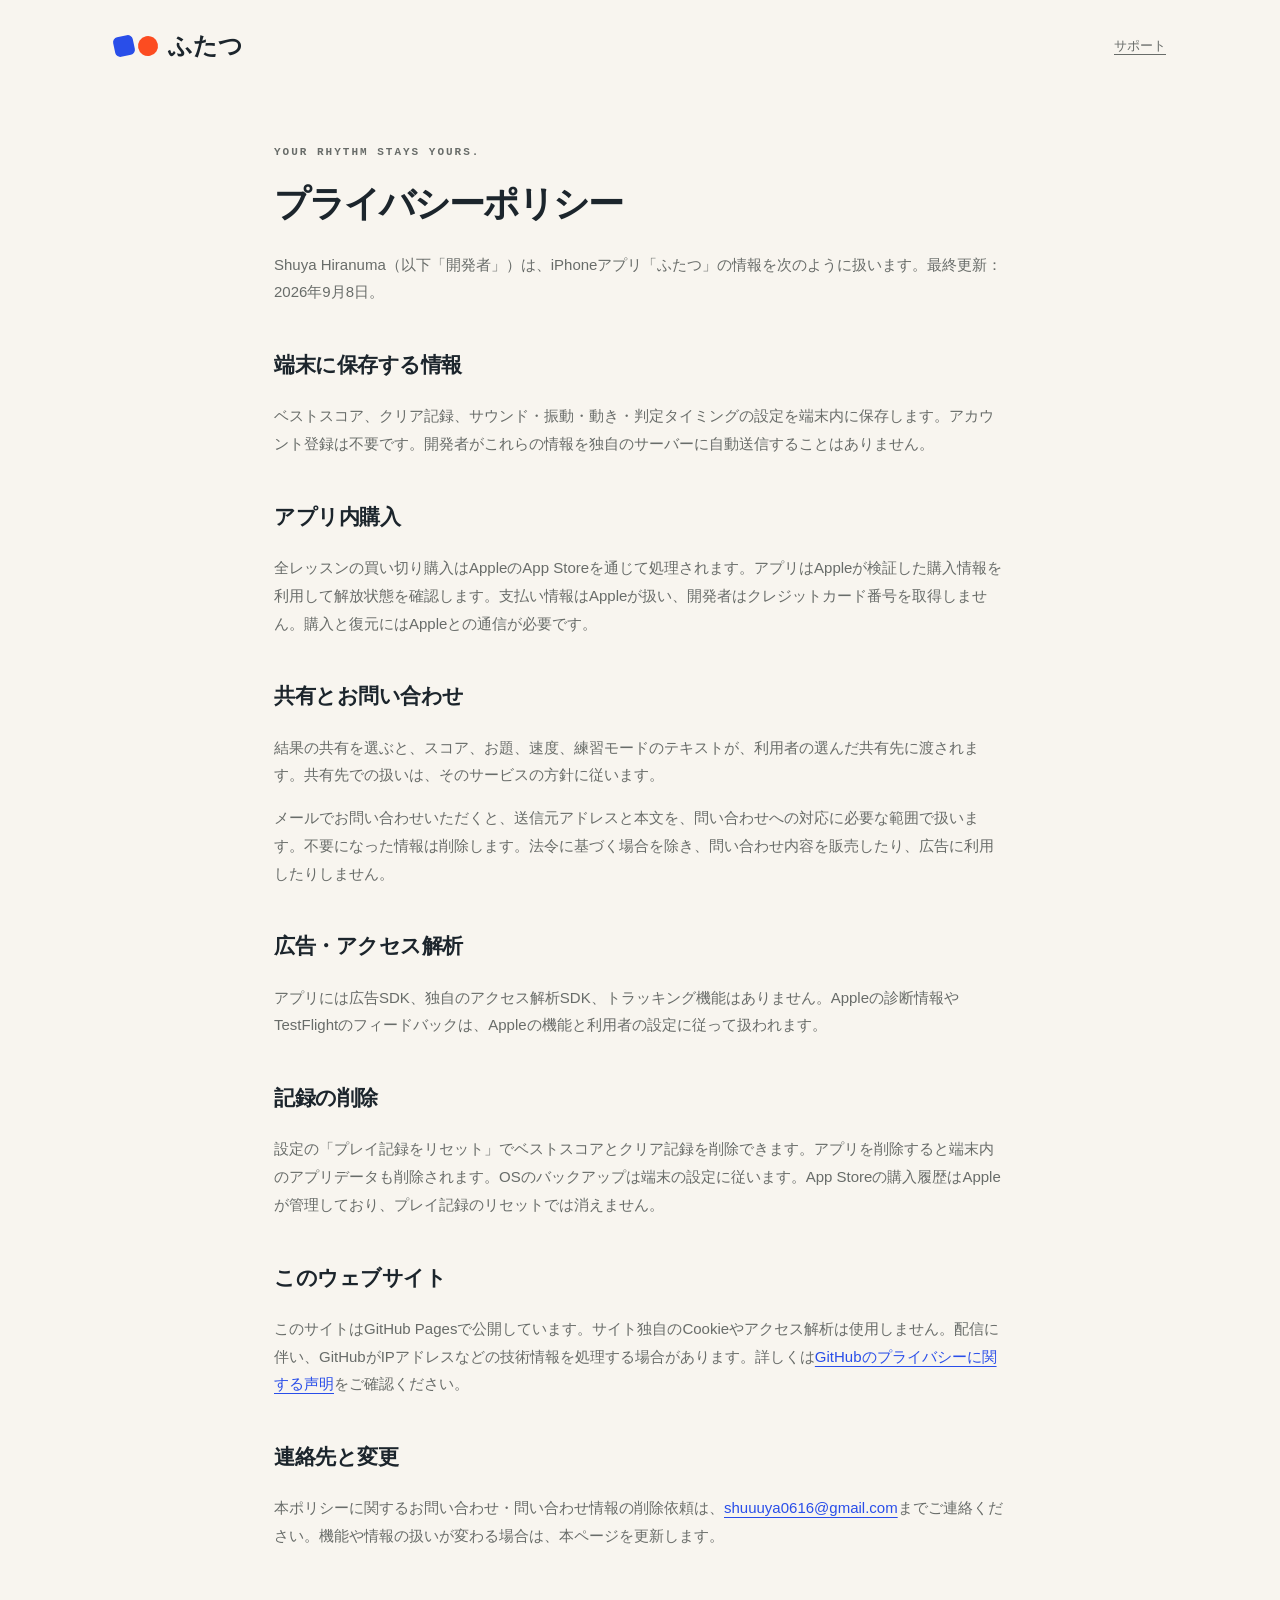
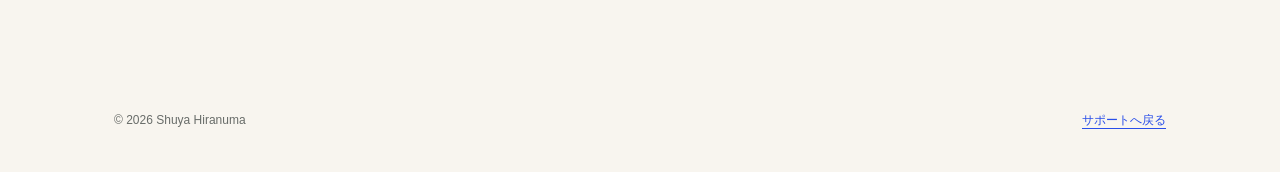
==== privacy.html @ 52ebced8 "Add Futatsu support site and privacy policy" ====
<!doctype html><html lang="ja"><head><meta charset="utf-8"><meta name="viewport" content="width=device-width,initial-scale=1"><title>プライバシーポリシー — ふたつ</title><link rel="stylesheet" href="./style.css"></head><body><header><a class="brand" href="./"><span class="marks" aria-hidden="true"><i></i><i></i></span>ふたつ</a><nav><a href="./#support">サポート</a></nav></header><main class="policy"><div class="eyebrow">YOUR RHYTHM STAYS YOURS.</div><h1>プライバシーポリシー</h1><p>Shuya Hiranuma（以下「開発者」）は、iPhoneアプリ「ふたつ」の情報を次のように扱います。最終更新：2026年9月8日。</p>
<h2>端末に保存する情報</h2><p>ベストスコア、クリア記録、サウンド・振動・動き・判定タイミングの設定を端末内に保存します。アカウント登録は不要です。開発者がこれらの情報を独自のサーバーに自動送信することはありません。</p>
<h2>アプリ内購入</h2><p>全レッスンの買い切り購入はAppleのApp Storeを通じて処理されます。アプリはAppleが検証した購入情報を利用して解放状態を確認します。支払い情報はAppleが扱い、開発者はクレジットカード番号を取得しません。購入と復元にはAppleとの通信が必要です。</p>
<h2>共有とお問い合わせ</h2><p>結果の共有を選ぶと、スコア、お題、速度、練習モードのテキストが、利用者の選んだ共有先に渡されます。共有先での扱いは、そのサービスの方針に従います。</p><p>メールでお問い合わせいただくと、送信元アドレスと本文を、問い合わせへの対応に必要な範囲で扱います。不要になった情報は削除します。法令に基づく場合を除き、問い合わせ内容を販売したり、広告に利用したりしません。</p>
<h2>広告・アクセス解析</h2><p>アプリには広告SDK、独自のアクセス解析SDK、トラッキング機能はありません。Appleの診断情報やTestFlightのフィードバックは、Appleの機能と利用者の設定に従って扱われます。</p>
<h2>記録の削除</h2><p>設定の「プレイ記録をリセット」でベストスコアとクリア記録を削除できます。アプリを削除すると端末内のアプリデータも削除されます。OSのバックアップは端末の設定に従います。App Storeの購入履歴はAppleが管理しており、プレイ記録のリセットでは消えません。</p>
<h2>このウェブサイト</h2><p>このサイトはGitHub Pagesで公開しています。サイト独自のCookieやアクセス解析は使用しません。配信に伴い、GitHubがIPアドレスなどの技術情報を処理する場合があります。詳しくは<a href="https://docs.github.com/site-policy/privacy-policies/github-general-privacy-statement">GitHubのプライバシーに関する声明</a>をご確認ください。</p>
<h2>連絡先と変更</h2><p>本ポリシーに関するお問い合わせ・問い合わせ情報の削除依頼は、<a href="mailto:shuuuya0616@gmail.com">shuuuya0616@gmail.com</a>までご連絡ください。機能や情報の扱いが変わる場合は、本ページを更新します。</p></main><footer><span>© 2026 Shuya Hiranuma</span><a href="./">サポートへ戻る</a></footer></body></html>
---- style.css ----
:root{--paper:#f8f5ef;--ink:#1c252c;--muted:#686c69;--blue:#294ee9;--orange:#fc4c21}*{box-sizing:border-box}body{margin:0;background:var(--paper);color:var(--ink);font-family:-apple-system,BlinkMacSystemFont,"Hiragino Sans","Noto Sans JP",sans-serif;line-height:1.85}a{color:var(--blue);text-underline-offset:4px}header,main,footer{max-width:1100px;margin:auto;padding:24px}header{display:flex;justify-content:space-between;align-items:center}.brand{font-weight:900;font-size:24px;color:var(--ink);text-decoration:none;display:flex;align-items:center;gap:10px}.marks{display:flex;gap:4px}.marks i{width:20px;height:20px;background:var(--blue);border-radius:5px;transform:rotate(-12deg)}.marks i+i{background:var(--orange);border-radius:50%}header nav{display:flex;gap:24px;font-size:13px}header nav a{color:var(--muted)}.hero{display:grid;grid-template-columns:1fr 1fr;gap:40px;align-items:center;padding:70px 0}.eyebrow{font:700 11px ui-monospace,monospace;letter-spacing:2px;color:var(--muted)}h1{font-size:clamp(32px,4.4vw,58px);letter-spacing:-2px;line-height:1.45;margin:20px 0}h2{font-size:26px;letter-spacing:-.5px}p{color:var(--muted)}.hero img{width:100%;border-radius:36px;display:block}.pill{display:inline-block;padding:12px 22px;border-radius:50px;background:var(--ink);color:white;font-size:13px;font-weight:700}.facts{display:grid;grid-template-columns:repeat(3,1fr);gap:20px;padding:10px 0 70px}.card{background:#fff9;border:1px solid #1c252c0c;border-radius:28px;padding:28px}.card b{font-size:34px;letter-spacing:-1px;font-weight:500}.card h2{font-size:18px}.card p{font-size:14px}.support{background:var(--ink);color:#fff;padding:40px;border-radius:32px;scroll-margin-top:30px}.support p{color:#ffffffb0}.support a{color:#fff}details{border-bottom:1px solid #ffffff25;padding:15px 0}summary{cursor:pointer;font-weight:600}details p{font-size:14px}.contact{margin:28px 0 0}footer{font-size:12px;color:var(--muted);display:flex;justify-content:space-between;padding-top:50px;padding-bottom:40px}.policy{max-width:780px;margin:30px auto 70px}.policy h1{font-size:36px}.policy h2{font-size:21px;margin-top:40px}.policy p,.policy li{font-size:15px}.fine{font-size:12px}@media(max-width:680px){header,main,footer{padding:20px}header nav{gap:12px;font-size:11px}.hero{grid-template-columns:1fr;padding:35px 0;gap:30px}.hero img{max-height:420px;object-fit:cover}.facts{grid-template-columns:1fr;gap:12px;padding-bottom:35px}.card{padding:24px}.support{padding:26px}.policy h1{font-size:28px;letter-spacing:-1px}footer{display:block}footer a{display:inline-block;margin-top:12px}}
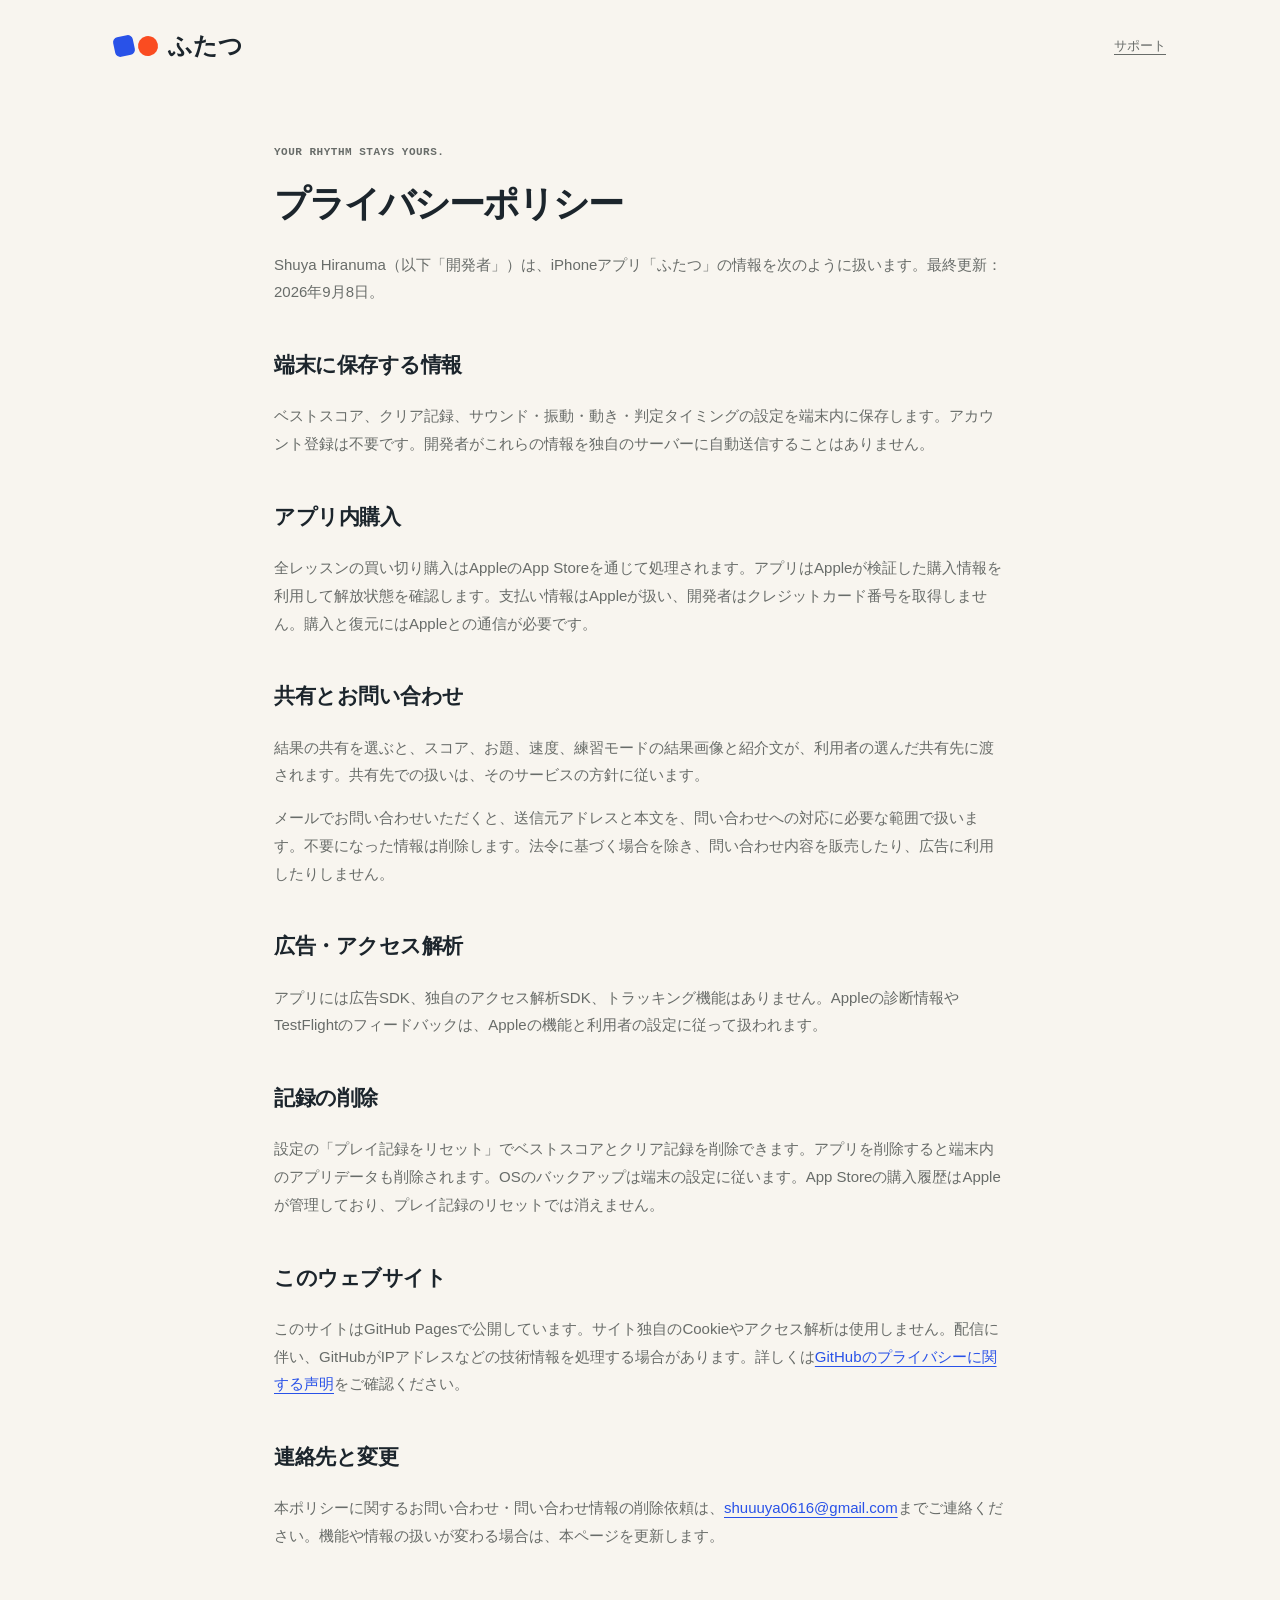
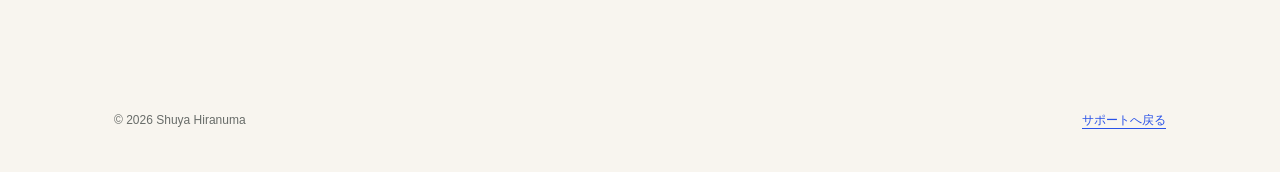
==== commit 55268040: "Refine Futatsu brand and describe result image sharing" ====
--- a/privacy.html
+++ b/privacy.html
@@ -1,7 +1,7 @@
 <!doctype html><html lang="ja"><head><meta charset="utf-8"><meta name="viewport" content="width=device-width,initial-scale=1"><title>プライバシーポリシー — ふたつ</title><link rel="stylesheet" href="./style.css"></head><body><header><a class="brand" href="./"><span class="marks" aria-hidden="true"><i></i><i></i></span>ふたつ</a><nav><a href="./#support">サポート</a></nav></header><main class="policy"><div class="eyebrow">YOUR RHYTHM STAYS YOURS.</div><h1>プライバシーポリシー</h1><p>Shuya Hiranuma（以下「開発者」）は、iPhoneアプリ「ふたつ」の情報を次のように扱います。最終更新：2026年9月8日。</p>
 <h2>端末に保存する情報</h2><p>ベストスコア、クリア記録、サウンド・振動・動き・判定タイミングの設定を端末内に保存します。アカウント登録は不要です。開発者がこれらの情報を独自のサーバーに自動送信することはありません。</p>
 <h2>アプリ内購入</h2><p>全レッスンの買い切り購入はAppleのApp Storeを通じて処理されます。アプリはAppleが検証した購入情報を利用して解放状態を確認します。支払い情報はAppleが扱い、開発者はクレジットカード番号を取得しません。購入と復元にはAppleとの通信が必要です。</p>
-<h2>共有とお問い合わせ</h2><p>結果の共有を選ぶと、スコア、お題、速度、練習モードのテキストが、利用者の選んだ共有先に渡されます。共有先での扱いは、そのサービスの方針に従います。</p><p>メールでお問い合わせいただくと、送信元アドレスと本文を、問い合わせへの対応に必要な範囲で扱います。不要になった情報は削除します。法令に基づく場合を除き、問い合わせ内容を販売したり、広告に利用したりしません。</p>
+<h2>共有とお問い合わせ</h2><p>結果の共有を選ぶと、スコア、お題、速度、練習モードの結果画像と紹介文が、利用者の選んだ共有先に渡されます。共有先での扱いは、そのサービスの方針に従います。</p><p>メールでお問い合わせいただくと、送信元アドレスと本文を、問い合わせへの対応に必要な範囲で扱います。不要になった情報は削除します。法令に基づく場合を除き、問い合わせ内容を販売したり、広告に利用したりしません。</p>
 <h2>広告・アクセス解析</h2><p>アプリには広告SDK、独自のアクセス解析SDK、トラッキング機能はありません。Appleの診断情報やTestFlightのフィードバックは、Appleの機能と利用者の設定に従って扱われます。</p>
 <h2>記録の削除</h2><p>設定の「プレイ記録をリセット」でベストスコアとクリア記録を削除できます。アプリを削除すると端末内のアプリデータも削除されます。OSのバックアップは端末の設定に従います。App Storeの購入履歴はAppleが管理しており、プレイ記録のリセットでは消えません。</p>
 <h2>このウェブサイト</h2><p>このサイトはGitHub Pagesで公開しています。サイト独自のCookieやアクセス解析は使用しません。配信に伴い、GitHubがIPアドレスなどの技術情報を処理する場合があります。詳しくは<a href="https://docs.github.com/site-policy/privacy-policies/github-general-privacy-statement">GitHubのプライバシーに関する声明</a>をご確認ください。</p>
--- a/style.css
+++ b/style.css
@@ -1 +1 @@
-:root{--paper:#f8f5ef;--ink:#1c252c;--muted:#686c69;--blue:#294ee9;--orange:#fc4c21}*{box-sizing:border-box}body{margin:0;background:var(--paper);color:var(--ink);font-family:-apple-system,BlinkMacSystemFont,"Hiragino Sans","Noto Sans JP",sans-serif;line-height:1.85}a{color:var(--blue);text-underline-offset:4px}header,main,footer{max-width:1100px;margin:auto;padding:24px}header{display:flex;justify-content:space-between;align-items:center}.brand{font-weight:900;font-size:24px;color:var(--ink);text-decoration:none;display:flex;align-items:center;gap:10px}.marks{display:flex;gap:4px}.marks i{width:20px;height:20px;background:var(--blue);border-radius:5px;transform:rotate(-12deg)}.marks i+i{background:var(--orange);border-radius:50%}header nav{display:flex;gap:24px;font-size:13px}header nav a{color:var(--muted)}.hero{display:grid;grid-template-columns:1fr 1fr;gap:40px;align-items:center;padding:70px 0}.eyebrow{font:700 11px ui-monospace,monospace;letter-spacing:2px;color:var(--muted)}h1{font-size:clamp(32px,4.4vw,58px);letter-spacing:-2px;line-height:1.45;margin:20px 0}h2{font-size:26px;letter-spacing:-.5px}p{color:var(--muted)}.hero img{width:100%;border-radius:36px;display:block}.pill{display:inline-block;padding:12px 22px;border-radius:50px;background:var(--ink);color:white;font-size:13px;font-weight:700}.facts{display:grid;grid-template-columns:repeat(3,1fr);gap:20px;padding:10px 0 70px}.card{background:#fff9;border:1px solid #1c252c0c;border-radius:28px;padding:28px}.card b{font-size:34px;letter-spacing:-1px;font-weight:500}.card h2{font-size:18px}.card p{font-size:14px}.support{background:var(--ink);color:#fff;padding:40px;border-radius:32px;scroll-margin-top:30px}.support p{color:#ffffffb0}.support a{color:#fff}details{border-bottom:1px solid #ffffff25;padding:15px 0}summary{cursor:pointer;font-weight:600}details p{font-size:14px}.contact{margin:28px 0 0}footer{font-size:12px;color:var(--muted);display:flex;justify-content:space-between;padding-top:50px;padding-bottom:40px}.policy{max-width:780px;margin:30px auto 70px}.policy h1{font-size:36px}.policy h2{font-size:21px;margin-top:40px}.policy p,.policy li{font-size:15px}.fine{font-size:12px}@media(max-width:680px){header,main,footer{padding:20px}header nav{gap:12px;font-size:11px}.hero{grid-template-columns:1fr;padding:35px 0;gap:30px}.hero img{max-height:420px;object-fit:cover}.facts{grid-template-columns:1fr;gap:12px;padding-bottom:35px}.card{padding:24px}.support{padding:26px}.policy h1{font-size:28px;letter-spacing:-1px}footer{display:block}footer a{display:inline-block;margin-top:12px}}
+:root{--paper:#f8f5ef;--ink:#1c252c;--muted:#686c69;--blue:#2952e8;--orange:#fa4c21}*{box-sizing:border-box}body{margin:0;background:var(--paper);color:var(--ink);font-family:-apple-system,BlinkMacSystemFont,"Hiragino Sans","Noto Sans JP",sans-serif;line-height:1.85}a{color:var(--blue);text-underline-offset:4px}header,main,footer{max-width:1100px;margin:auto;padding:24px}header{display:flex;justify-content:space-between;align-items:center}.brand{font-weight:900;font-size:24px;color:var(--ink);text-decoration:none;display:flex;align-items:center;gap:10px}.marks{display:flex;gap:4px}.marks i{width:20px;height:20px;background:var(--blue);border-radius:5px;transform:rotate(-12deg)}.marks i+i{background:var(--orange);border-radius:50%}header nav{display:flex;gap:24px;font-size:13px}header nav a{color:var(--muted)}.hero{display:grid;grid-template-columns:1fr 1fr;gap:40px;align-items:center;padding:70px 0}.eyebrow{font:700 11px ui-monospace,monospace;letter-spacing:.5px;color:var(--muted)}h1{font-size:clamp(32px,4.4vw,58px);letter-spacing:-2px;line-height:1.45;margin:20px 0}h2{font-size:26px;letter-spacing:-.5px}p{color:var(--muted)}.hero img{width:100%;display:block}.pill{display:inline-block;padding:12px 22px;border-radius:50px;background:var(--ink);color:white;font-size:13px;font-weight:700}.facts{display:grid;grid-template-columns:repeat(3,1fr);gap:20px;padding:10px 0 70px}.card{background:#fff9;border:1px solid #1c252c0c;border-radius:28px;padding:28px}.card b{font-size:34px;letter-spacing:-1px;font-weight:500}.card h2{font-size:18px}.card p{font-size:14px}.support{background:var(--ink);color:#fff;padding:40px;border-radius:32px;scroll-margin-top:30px}.support p{color:#ffffffb0}.support a{color:#fff}details{border-bottom:1px solid #ffffff25;padding:15px 0}summary{cursor:pointer;font-weight:600}details p{font-size:14px}.contact{margin:28px 0 0}footer{font-size:12px;color:var(--muted);display:flex;justify-content:space-between;padding-top:50px;padding-bottom:40px}.policy{max-width:780px;margin:30px auto 70px}.policy h1{font-size:36px}.policy h2{font-size:21px;margin-top:40px}.policy p,.policy li{font-size:15px}.fine{font-size:12px}@media(max-width:680px){header,main,footer{padding:20px}header nav{gap:12px;font-size:11px}.hero{grid-template-columns:1fr;padding:35px 0;gap:30px}.hero img{max-height:420px;object-fit:cover}.facts{grid-template-columns:1fr;gap:12px;padding-bottom:35px}.card{padding:24px}.support{padding:26px}.policy h1{font-size:28px;letter-spacing:-1px}footer{display:block}footer a{display:inline-block;margin-top:12px}}
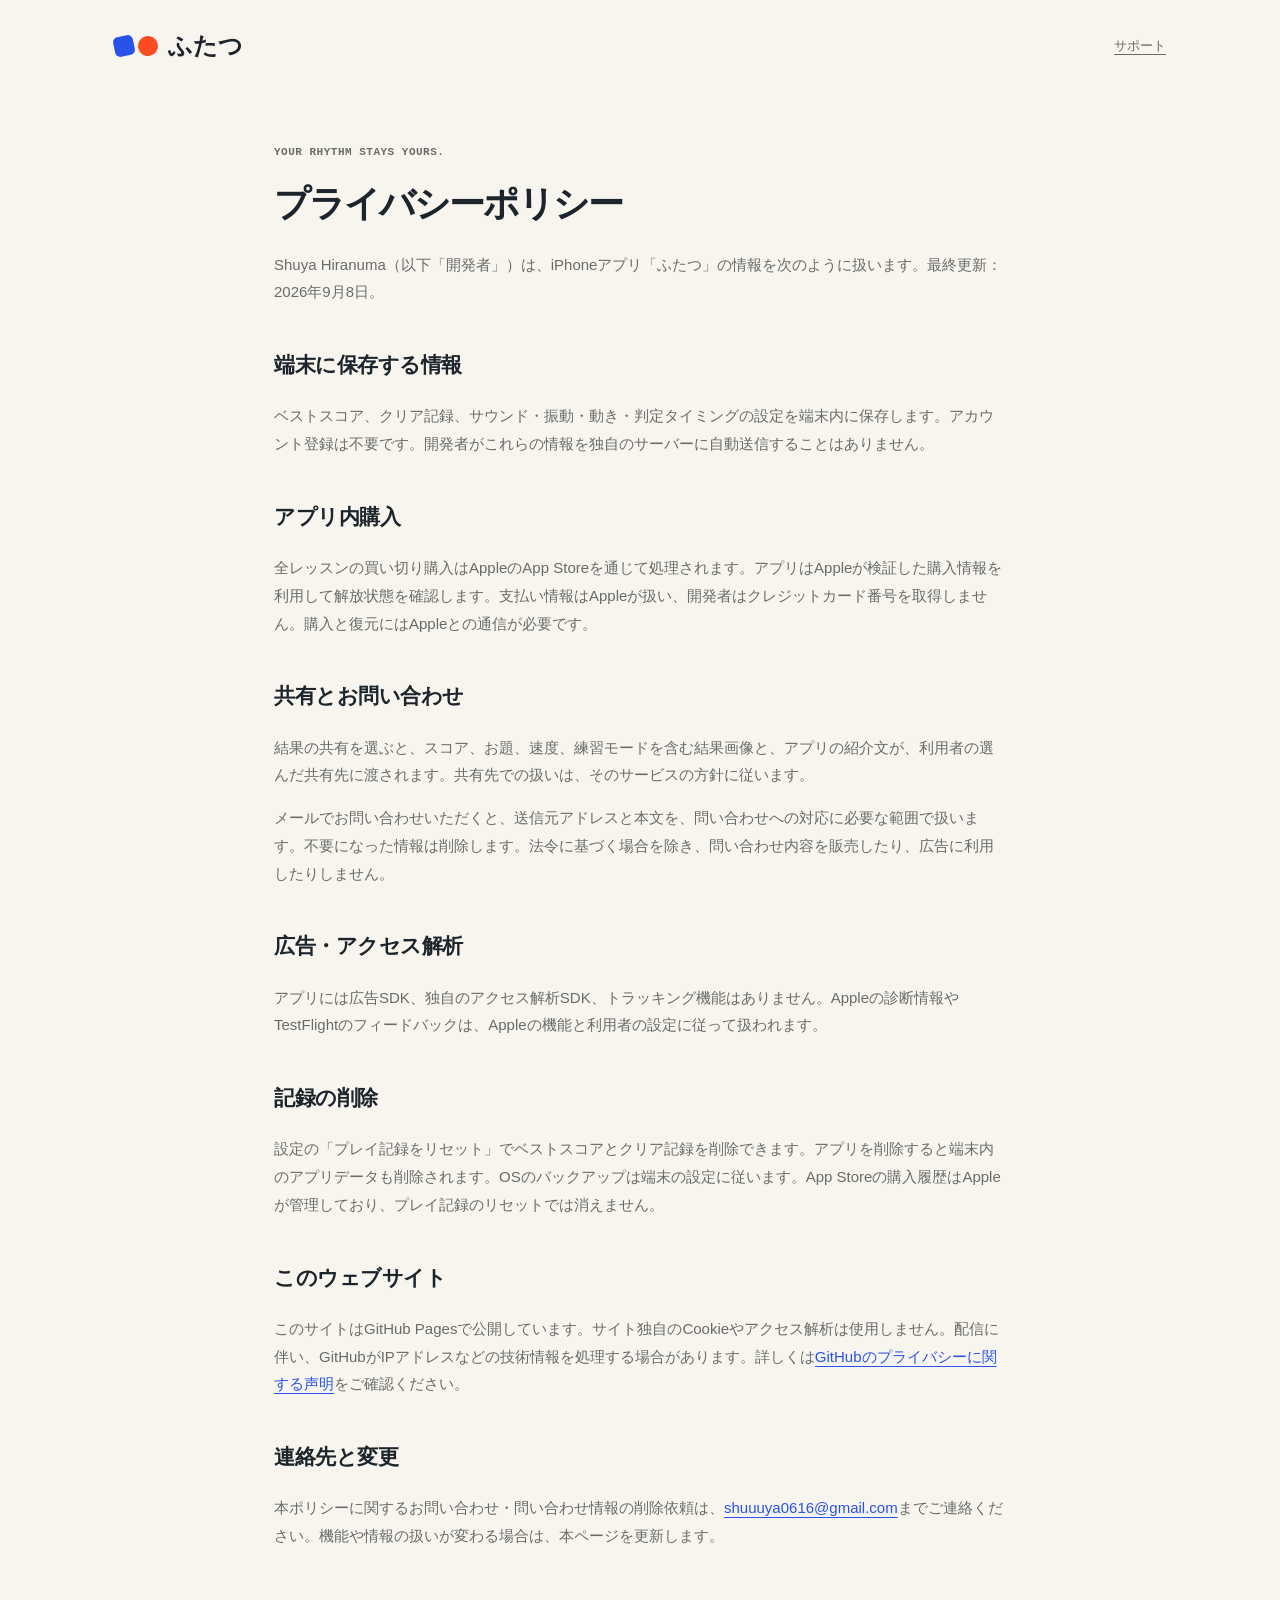
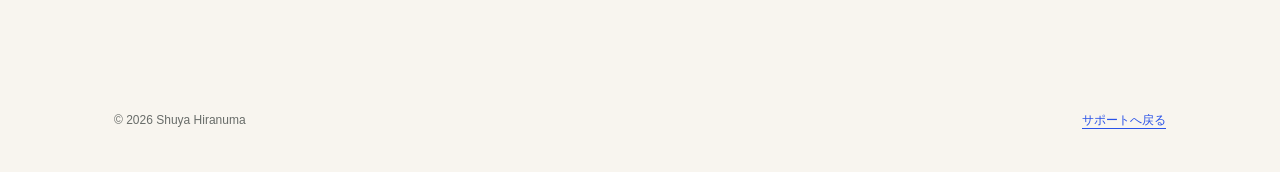
==== commit 2917e4f6: "Clarify shared image privacy wording" ====
--- a/privacy.html
+++ b/privacy.html
@@ -1,7 +1,7 @@
 <!doctype html><html lang="ja"><head><meta charset="utf-8"><meta name="viewport" content="width=device-width,initial-scale=1"><title>プライバシーポリシー — ふたつ</title><link rel="stylesheet" href="./style.css"></head><body><header><a class="brand" href="./"><span class="marks" aria-hidden="true"><i></i><i></i></span>ふたつ</a><nav><a href="./#support">サポート</a></nav></header><main class="policy"><div class="eyebrow">YOUR RHYTHM STAYS YOURS.</div><h1>プライバシーポリシー</h1><p>Shuya Hiranuma（以下「開発者」）は、iPhoneアプリ「ふたつ」の情報を次のように扱います。最終更新：2026年9月8日。</p>
 <h2>端末に保存する情報</h2><p>ベストスコア、クリア記録、サウンド・振動・動き・判定タイミングの設定を端末内に保存します。アカウント登録は不要です。開発者がこれらの情報を独自のサーバーに自動送信することはありません。</p>
 <h2>アプリ内購入</h2><p>全レッスンの買い切り購入はAppleのApp Storeを通じて処理されます。アプリはAppleが検証した購入情報を利用して解放状態を確認します。支払い情報はAppleが扱い、開発者はクレジットカード番号を取得しません。購入と復元にはAppleとの通信が必要です。</p>
-<h2>共有とお問い合わせ</h2><p>結果の共有を選ぶと、スコア、お題、速度、練習モードの結果画像と紹介文が、利用者の選んだ共有先に渡されます。共有先での扱いは、そのサービスの方針に従います。</p><p>メールでお問い合わせいただくと、送信元アドレスと本文を、問い合わせへの対応に必要な範囲で扱います。不要になった情報は削除します。法令に基づく場合を除き、問い合わせ内容を販売したり、広告に利用したりしません。</p>
+<h2>共有とお問い合わせ</h2><p>結果の共有を選ぶと、スコア、お題、速度、練習モードを含む結果画像と、アプリの紹介文が、利用者の選んだ共有先に渡されます。共有先での扱いは、そのサービスの方針に従います。</p><p>メールでお問い合わせいただくと、送信元アドレスと本文を、問い合わせへの対応に必要な範囲で扱います。不要になった情報は削除します。法令に基づく場合を除き、問い合わせ内容を販売したり、広告に利用したりしません。</p>
 <h2>広告・アクセス解析</h2><p>アプリには広告SDK、独自のアクセス解析SDK、トラッキング機能はありません。Appleの診断情報やTestFlightのフィードバックは、Appleの機能と利用者の設定に従って扱われます。</p>
 <h2>記録の削除</h2><p>設定の「プレイ記録をリセット」でベストスコアとクリア記録を削除できます。アプリを削除すると端末内のアプリデータも削除されます。OSのバックアップは端末の設定に従います。App Storeの購入履歴はAppleが管理しており、プレイ記録のリセットでは消えません。</p>
 <h2>このウェブサイト</h2><p>このサイトはGitHub Pagesで公開しています。サイト独自のCookieやアクセス解析は使用しません。配信に伴い、GitHubがIPアドレスなどの技術情報を処理する場合があります。詳しくは<a href="https://docs.github.com/site-policy/privacy-policies/github-general-privacy-statement">GitHubのプライバシーに関する声明</a>をご確認ください。</p>
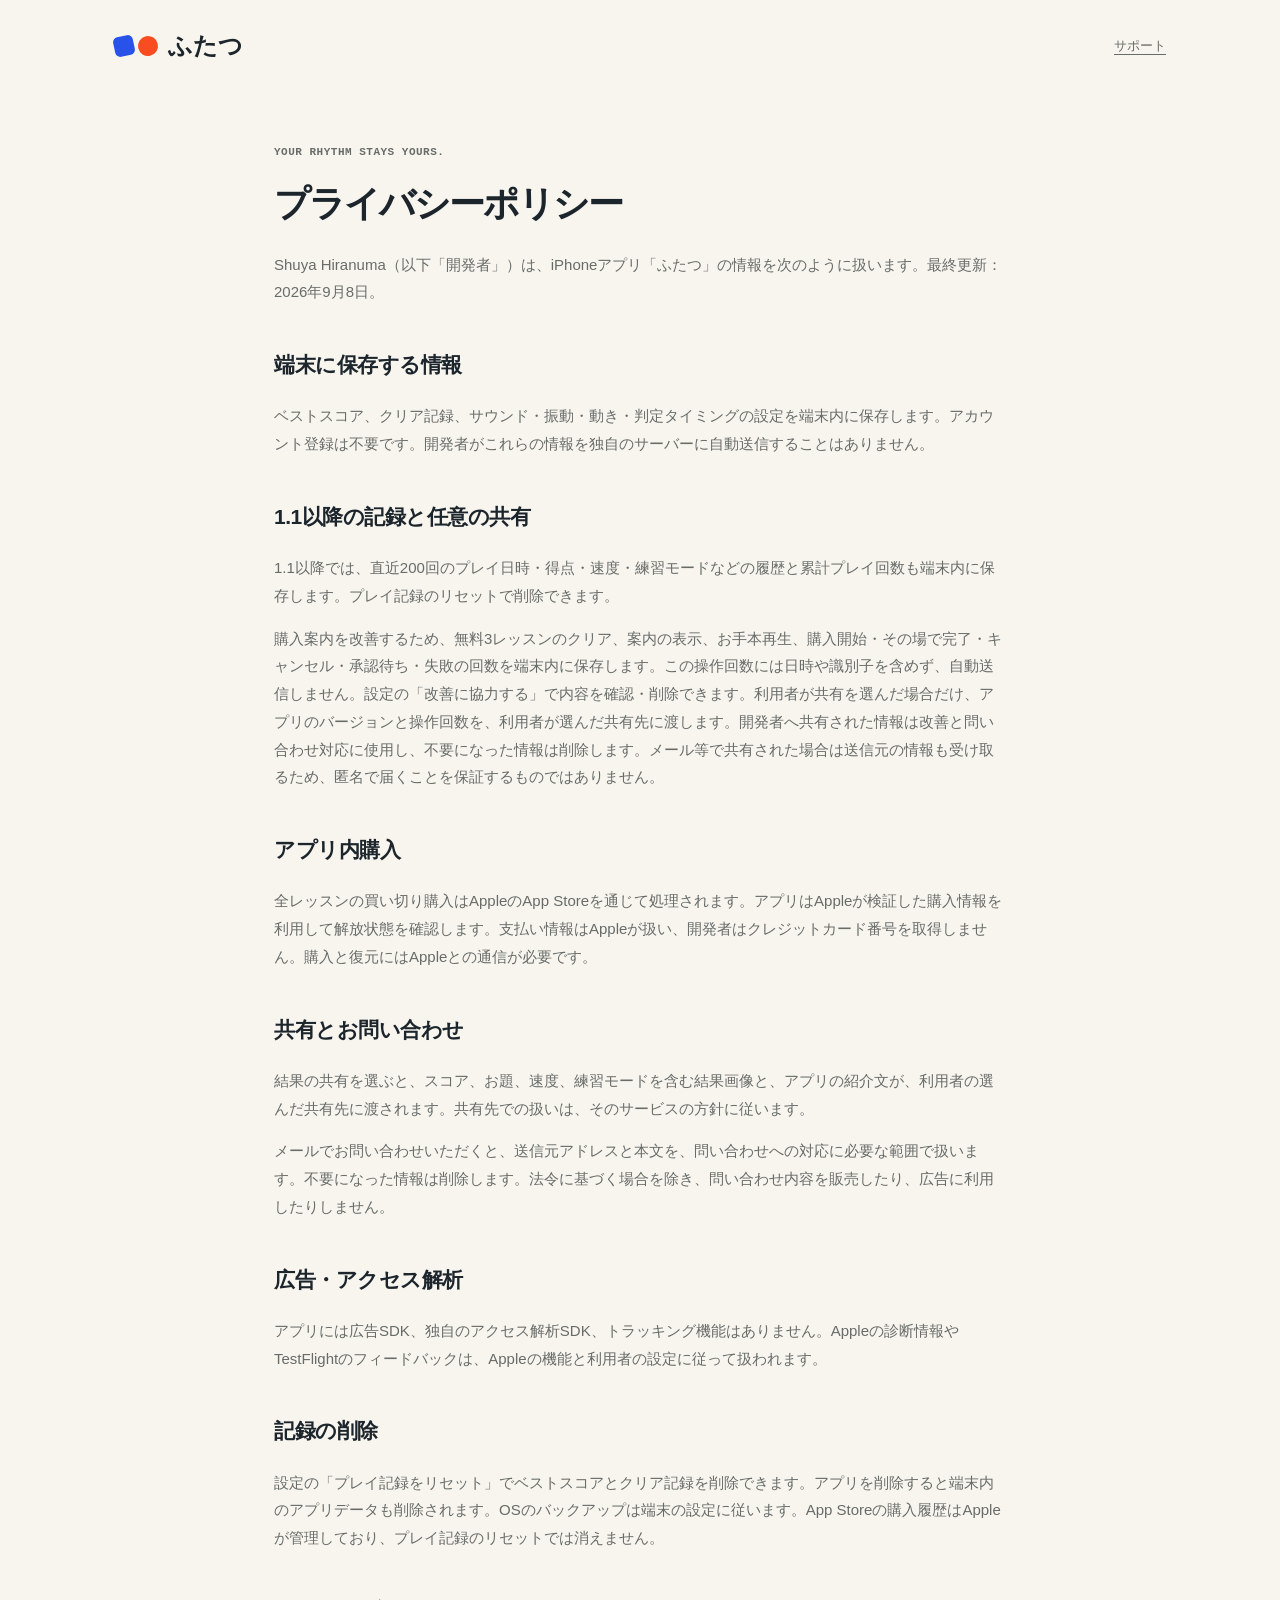
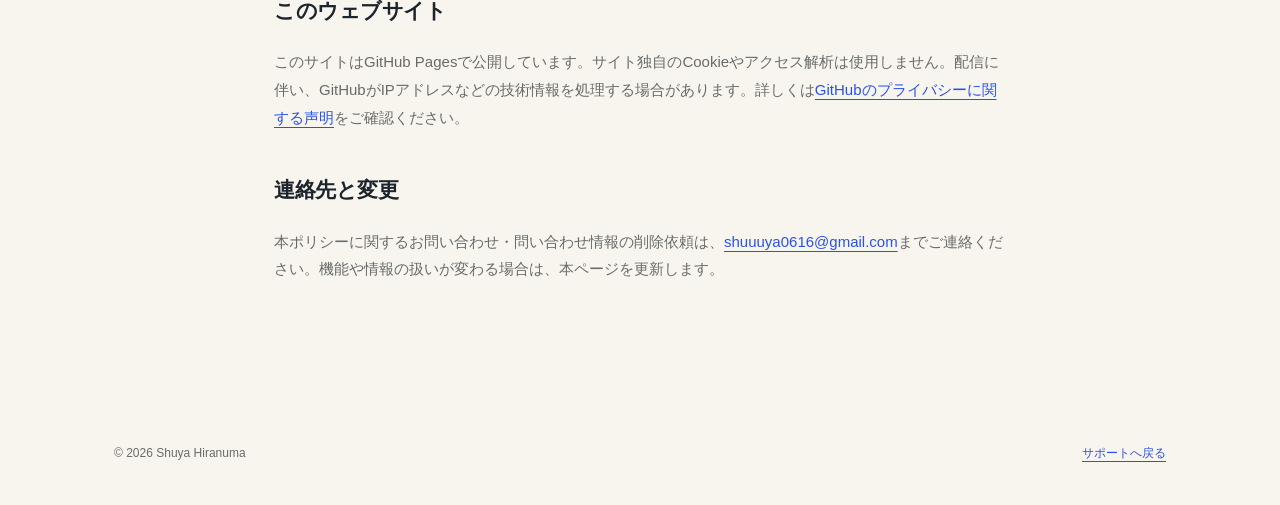
==== commit d01ce779: "Explain optional on-device improvement reports in version 1.1" ====
--- a/privacy.html
+++ b/privacy.html
@@ -1,5 +1,6 @@
 <!doctype html><html lang="ja"><head><meta charset="utf-8"><meta name="viewport" content="width=device-width,initial-scale=1"><title>プライバシーポリシー — ふたつ</title><link rel="stylesheet" href="./style.css"></head><body><header><a class="brand" href="./"><span class="marks" aria-hidden="true"><i></i><i></i></span>ふたつ</a><nav><a href="./#support">サポート</a></nav></header><main class="policy"><div class="eyebrow">YOUR RHYTHM STAYS YOURS.</div><h1>プライバシーポリシー</h1><p>Shuya Hiranuma（以下「開発者」）は、iPhoneアプリ「ふたつ」の情報を次のように扱います。最終更新：2026年9月8日。</p>
 <h2>端末に保存する情報</h2><p>ベストスコア、クリア記録、サウンド・振動・動き・判定タイミングの設定を端末内に保存します。アカウント登録は不要です。開発者がこれらの情報を独自のサーバーに自動送信することはありません。</p>
+<h2>1.1以降の記録と任意の共有</h2><p>1.1以降では、直近200回のプレイ日時・得点・速度・練習モードなどの履歴と累計プレイ回数も端末内に保存します。プレイ記録のリセットで削除できます。</p><p>購入案内を改善するため、無料3レッスンのクリア、案内の表示、お手本再生、購入開始・その場で完了・キャンセル・承認待ち・失敗の回数を端末内に保存します。この操作回数には日時や識別子を含めず、自動送信しません。設定の「改善に協力する」で内容を確認・削除できます。利用者が共有を選んだ場合だけ、アプリのバージョンと操作回数を、利用者が選んだ共有先に渡します。開発者へ共有された情報は改善と問い合わせ対応に使用し、不要になった情報は削除します。メール等で共有された場合は送信元の情報も受け取るため、匿名で届くことを保証するものではありません。</p>
 <h2>アプリ内購入</h2><p>全レッスンの買い切り購入はAppleのApp Storeを通じて処理されます。アプリはAppleが検証した購入情報を利用して解放状態を確認します。支払い情報はAppleが扱い、開発者はクレジットカード番号を取得しません。購入と復元にはAppleとの通信が必要です。</p>
 <h2>共有とお問い合わせ</h2><p>結果の共有を選ぶと、スコア、お題、速度、練習モードを含む結果画像と、アプリの紹介文が、利用者の選んだ共有先に渡されます。共有先での扱いは、そのサービスの方針に従います。</p><p>メールでお問い合わせいただくと、送信元アドレスと本文を、問い合わせへの対応に必要な範囲で扱います。不要になった情報は削除します。法令に基づく場合を除き、問い合わせ内容を販売したり、広告に利用したりしません。</p>
 <h2>広告・アクセス解析</h2><p>アプリには広告SDK、独自のアクセス解析SDK、トラッキング機能はありません。Appleの診断情報やTestFlightのフィードバックは、Appleの機能と利用者の設定に従って扱われます。</p>
